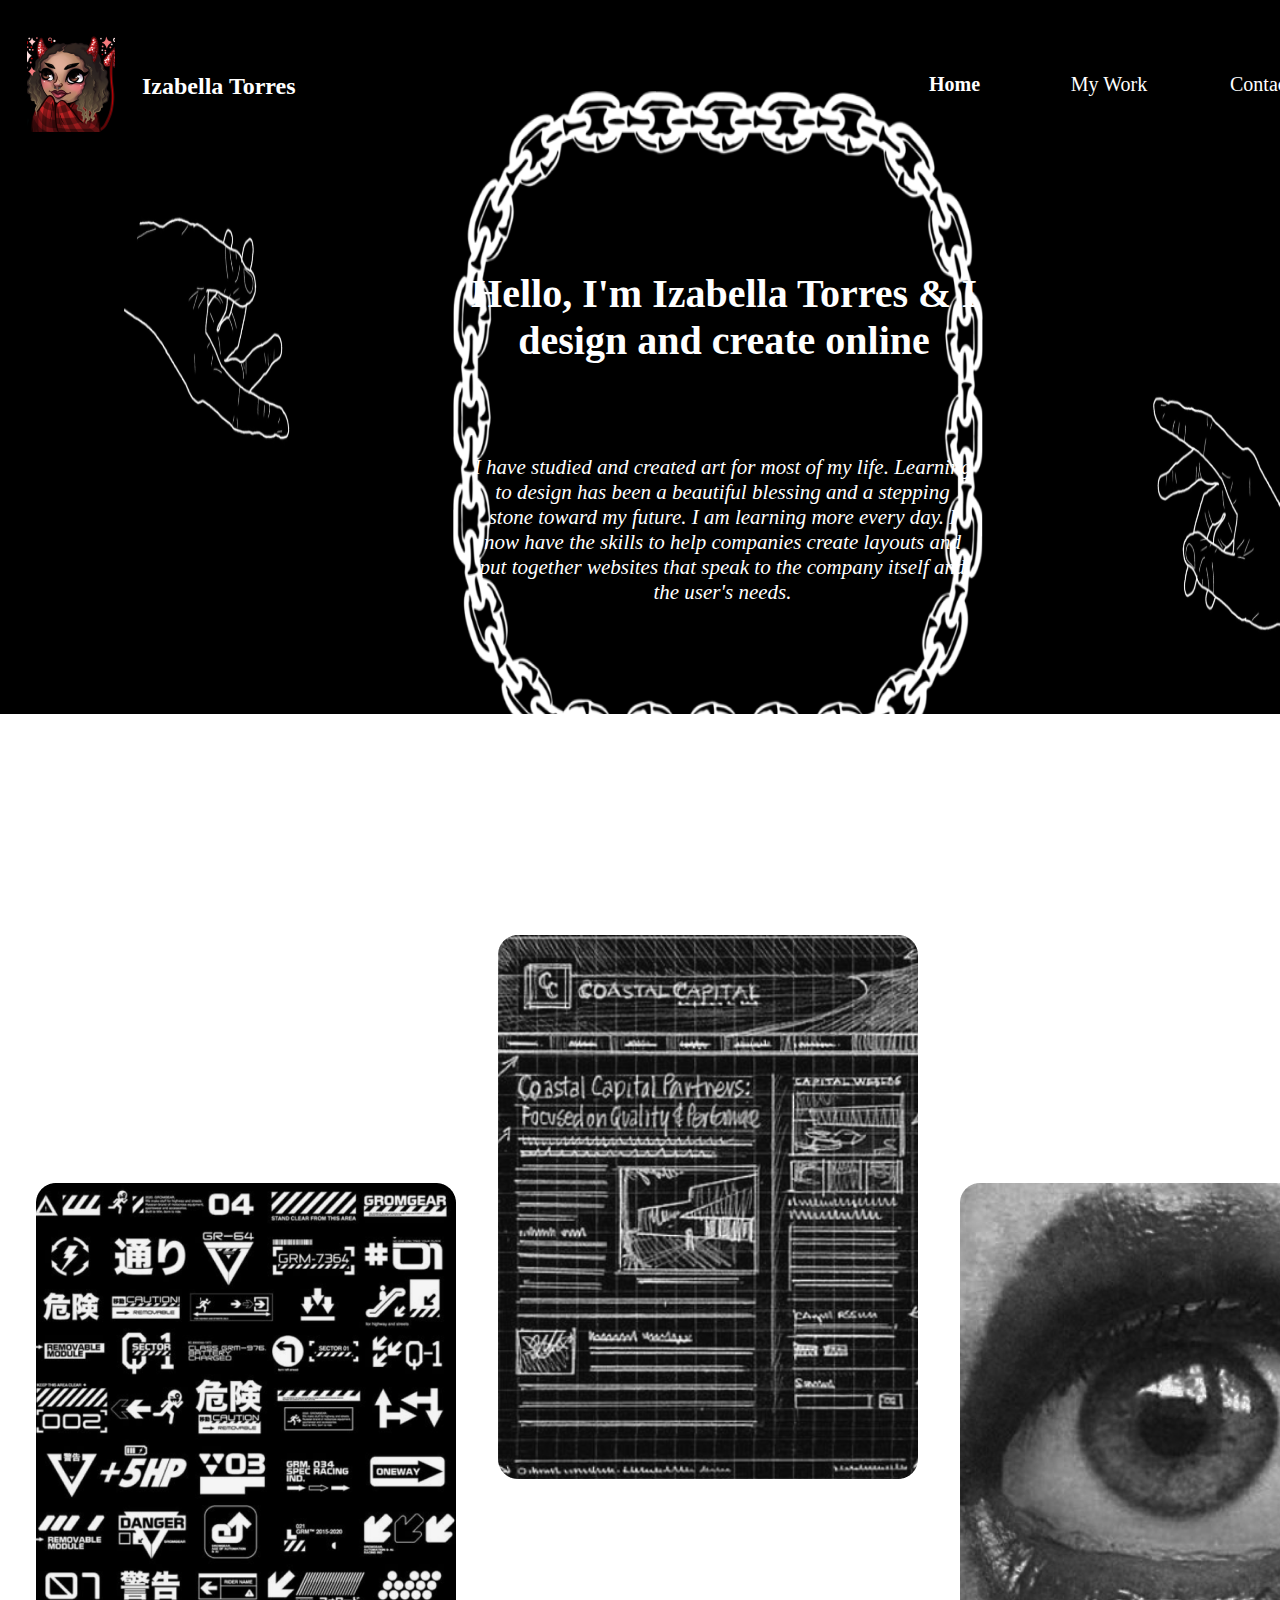
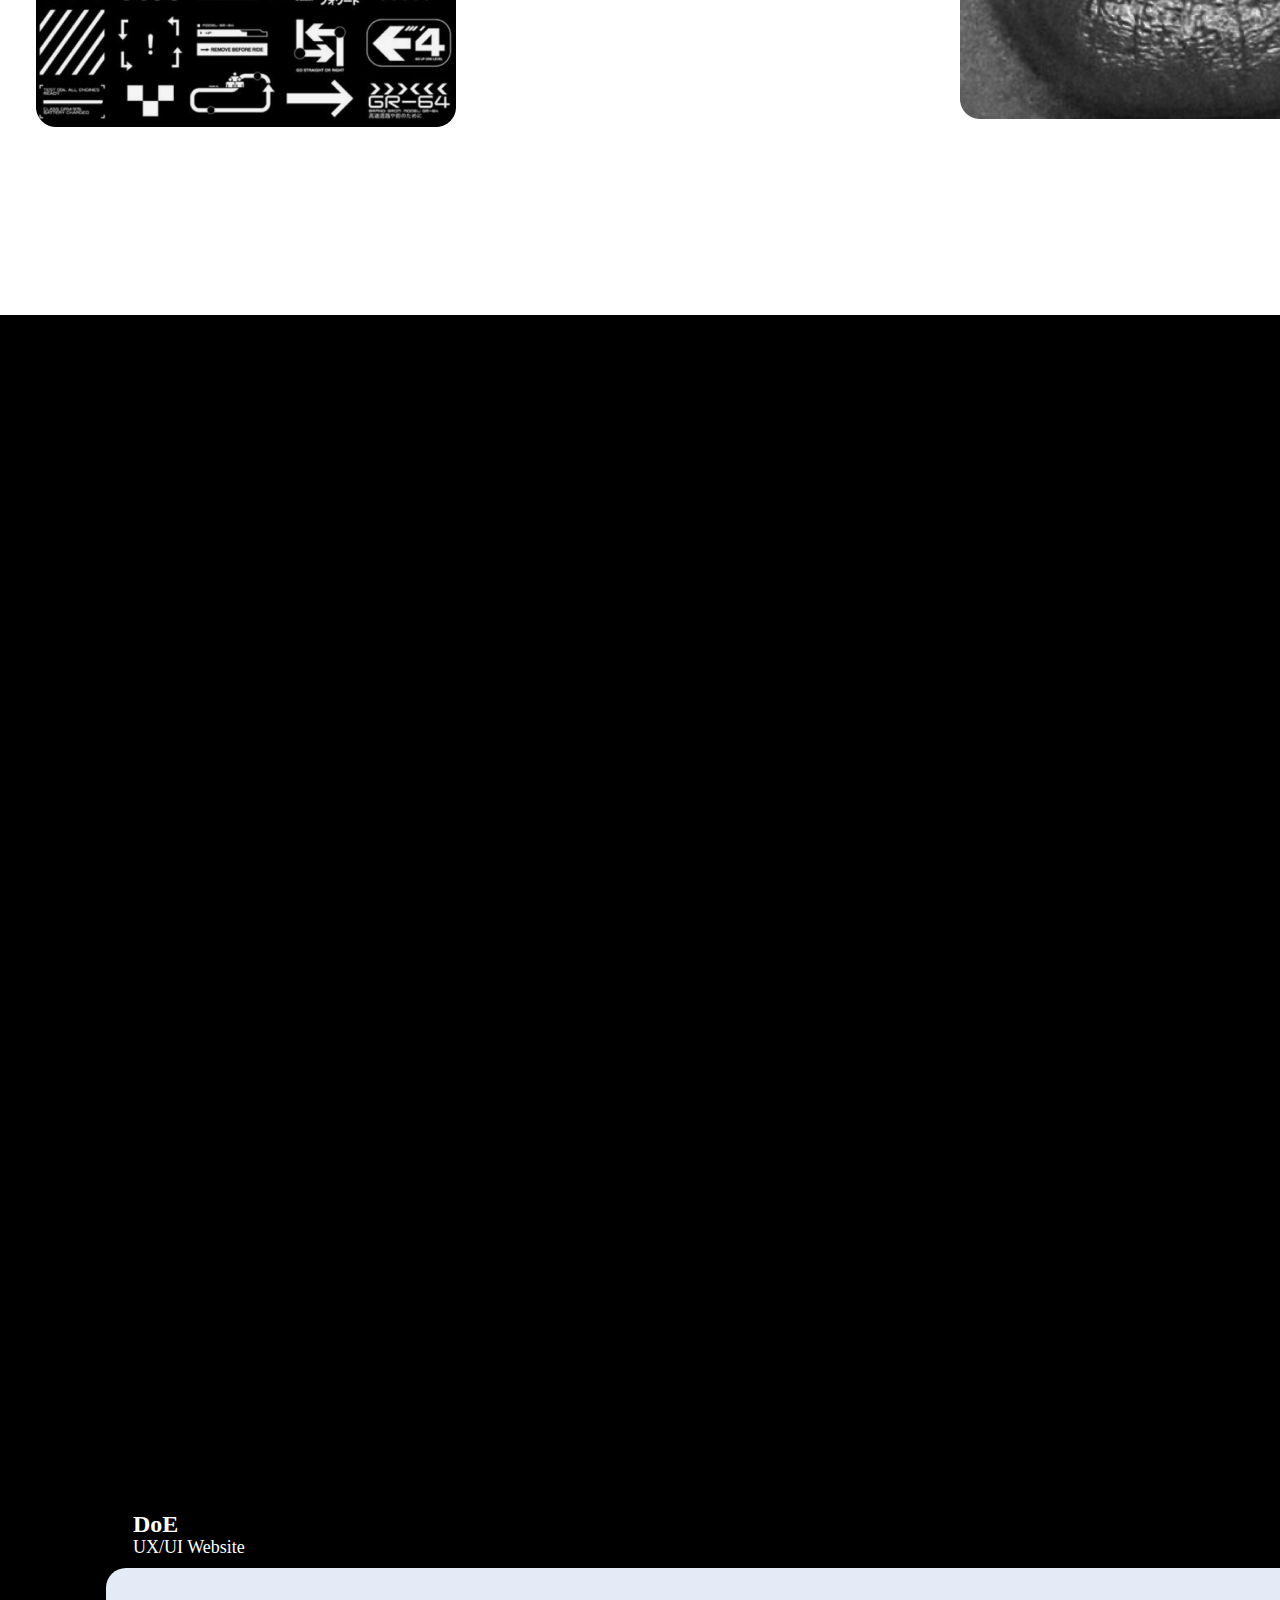
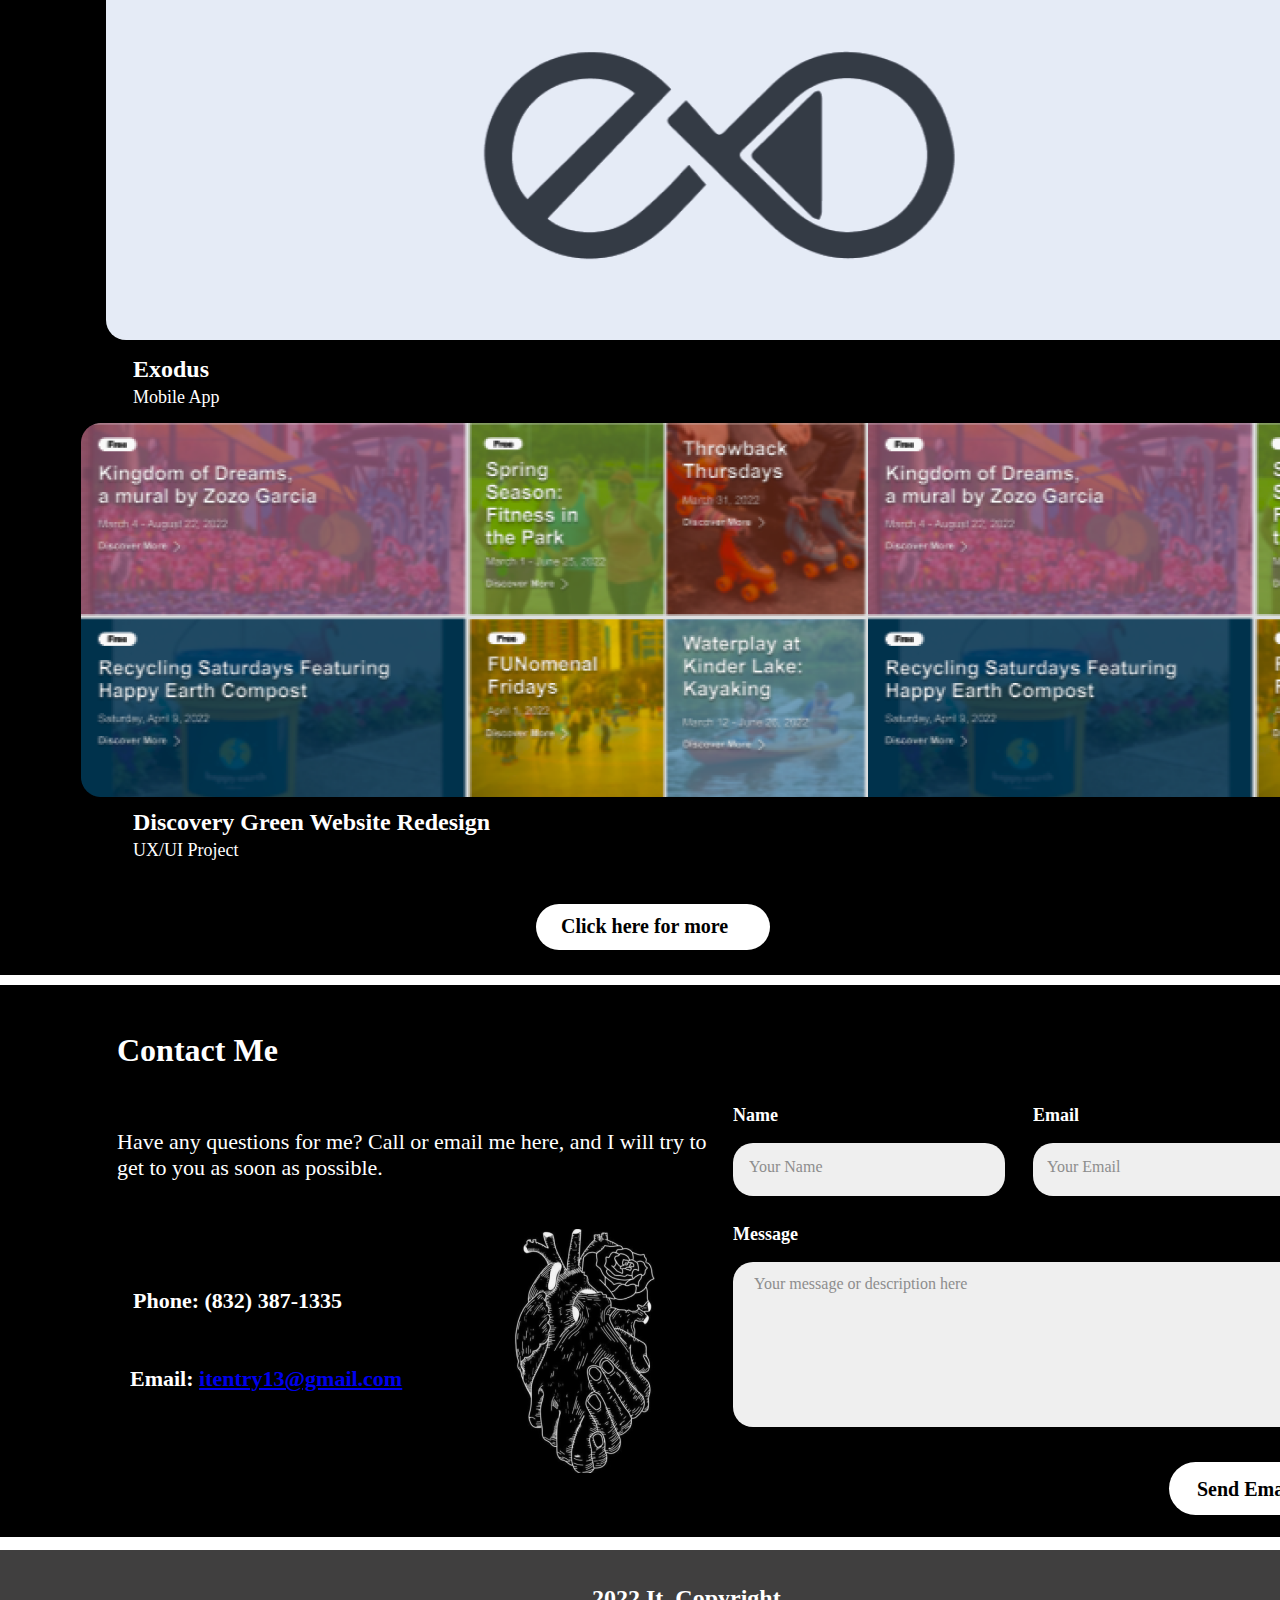
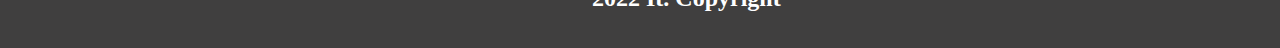
==== index.html @ 8985fbb9 "Rename desktop___1.html to index.html" ====
<!-- 
/*
 *	This content is generated from the PSD File Info.
 *	(Alt+Shift+Ctrl+I).
 *
 *	@desc 		
 *	@file 		project_portfolio
 *	@date 		1654386735374
 *	@title 		hi-fi
 *	@author 	
 *	@keywords 	
 *	@generator 	Export Kit v1.3.figma
 *
*/
 -->
<!DOCTYPE html>
<html xmlns="http://www.w3.org/1999/xhtml" xml:lang="en" lang="en" >
	<head>
		<meta http-equiv="content-type" content="text/html" charset="utf-8" />
		<title>project_portfolio</title>
		<meta name="viewport" content="width=device-width, initial-scale=1.0">
		<meta name="description" content="" >
		<link rel="StyleSheet" href="project_portfolio.css" />
		<script src="https://secure.exportkit.com/cdn/js/ek_googlefonts.js?v=6"></script>
		<!-- Add your custom HEAD content here -->

	</head>
	<body>
		<div id="content-container" >


			<div id="page_desktop___1_ek1"  >
				<div id="_bg__desktop___1_ek2"  ></div>
				<div id="contact_me_box_ek1"  ></div>
				<div id="copy_right_box_ek1"  ></div>
				<div id="_2022_it__copyright_ek1" >
					2022 It. Copyright
				</div>
				<div id="email__itentry13_gmail_com_ek1" >
					Email: <a href="mailto:itentry13@gmail.com" target="_blank">itentry13@gmail.com</a>
				</div>
				<div id="contact_me_ek2" >
					Contact Me
				</div>
				<div id="send_email_button"  ></div>
				<div id="name_ek1" >
					Name
				</div>
				<div id="send_email_ek1" >
					Send Email
				</div>
				<div id="name_box_ek1"  ></div>
				<div id="email_box_ek1"  ></div>
				<div id="message_box_ek1"  ></div>
				<div id="have_any_questions_for_me__call_or_email_me_here__and_i_will_try_to_get_to_you_as_soon_as_possible__ek1" >
					Have any questions for me? Call or email me here, and I will try to get to you as soon as possible.
				</div>
				<div id="your_name_box" >
					Your Name
				</div>
				<div id="phone___832__387_1335_ek1" >
					Phone: (832) 387-1335
				</div>
				<div id="your_email_ek1" >
					Your Email
				</div>
				<div id="your_message_or_description_here_ek1" >
					Your message or description here
				</div>
				<div id="message_box_ek2" >
					Message
				</div>
				<div id="email_box_ek2" >
					Email
				</div>
				<div id="back_ground_for_my_portfolio"  ></div>
				<div id="doe" >
					DoE
				</div>
				<div id="my_portfolio_title" >
					My Portfolio
				</div>
				<div id="exodus" >
					Exodus<br/>
				</div>
				<div id="discovery_green_website_redesign" >
					Discovery Green Website Redesign<br/>
				</div>
				<div id="title" >
					UX/UI Website<br/>
				</div>
				<div id="tittle" >
					UX/UI Project<br/>
				</div>
				<div id="title_ek1" >
					All Projects
				</div>
				<div id="title_ek2" >
					UX/UI Projects
				</div>
				<div id="title_ek3" >
					Art Projects
				</div>
				<div id="exodus_project_background"  ></div>
				<div id="click_here_for_more_button"  ></div>
				<img src="skins/doe_project.png" id="doe_project" />
				<img src="skins/ocean_waves_for_quote.png" id="ocean_waves_for_quote" />
				<div id="quote" >
					"The way I see it, if you want the rainbow, you gotta put up with the rain." - Dolly
				</div>
				<div id="ux_skills" >
					Ux Skills
				</div>
				<img src="skins/exodus_project.png" id="exodus_project" />
				<img src="skins/heart_hand_at_footer.png" id="heart_hand_at_footer" />
				<div id="ux_skills_box"  ></div>
				<div id="prototyping" >
					Prototyping
				</div>
				<div id="visual_communication" >
					Visual Communication
				</div>
				<img src="skins/wireframing.png" id="wireframing" />
				<img src="skins/visual_communication_ek1.png" id="visual_communication_ek1" />
				<img src="skins/prototyping_ek1.png" id="prototyping_ek1" />
				<div id="__hero_image__back_ground"  ></div>
				<div id="intro_2" >
					I have studied and created art for most of my life. Learning to design has been a beautiful blessing and a stepping stone toward my future. I am learning more every day. I now have the skills to help companies create layouts and put together websites that speak to the company itself and the user's needs.
				</div>
				<div id="nav_bar"  ></div>
				<div id="name_on_nav_bar" >
					Izabella Torres
				</div>
				<div id="my_work_button" >
					My Work
				</div>
				<div id="home_button" >
					Home
				</div>
				<div id="contact_me_button" >
					Contact Me
				</div>
				<img src="skins/logo_image.png" id="logo_image" />
				<div id="click_here_for_more" >
					Click here for more
				</div>
				<img src="skins/discovery_green_project.png" id="discovery_green_project" />
				<div id="wireframing_ek1" >
					Wireframing
				</div>
				<div id="intro_to_myself_1" >
					Hello, I'm Izabella Torres &amp; I design and create online expierences.
				</div>
				<img src="skins/hand_2_home_image.png" id="hand_2_home_image" />
				<img src="skins/hand_home_image.png" id="hand_home_image" />
				<img src="skins/chain_around_intro.png" id="chain_around_intro" />
				<div id="title_ek4" >
					Mobile App<br/>
				</div>

			</div>
		</div>
	</body>
</html>
---- project_portfolio.css ----
#nav_bar {
	top: 0px! important;
	left: 0px! important;
	width: 1440px;
	height: 145px! important;
	background:rgba(0,0,0,1);
}
/*
	@name project_portfolio
*/
/* Only edit this if you know what you are doing! */
body { margin: 0px; padding: 0px; font-family:"Arial"; overflow-x:hidden; }

/* Only edit this if you know what you are doing! */
img { position: absolute; display: block; margin: 0px; border: none; padding: 0px; }

/* Only edit this if you know what you are doing! */
div { position: absolute; }

#content-container { display: block; position: relative; width: 1440px; width: 1440px;  overflow: hidden; display: block;  margin-left: auto; margin-right: auto;  }

#content-container > div{ position: relative; top:inherit; }
#page_desktop___2_ek1 {
	top: 0px;
	left: 0px;
	width: 1440px;
	height: 2845px;
}

#_bg__desktop___2_ek2 {
	top: 0px;
	left: 0px;
	width: 1440px;
	height: 2845px;
	background:rgba(255,255,255,1);
}


#back_ground_of_hero_image_box {
	top: 107px;
	left: -3px;
	width: 1440px;
	height: 432px;
	background:rgba(255,255,255,0);
}


#email_box {
	top: 2334px;
	left: 1034px;
	width: 272px;
	height: 53px;
	-ms-border-radius: 20px;
	-o-border-radius: 20px;
	-moz-border-radius: 20px;
	-webkit-border-radius: 20px;
	border-radius: 20px;
	background:rgba(239.2,239.2,239.2,1);
}


#portfolio_box {
	top: 551px;
	left: 0px;
	width: 1440px;
	height: 1611px;
	background:rgba(0,0,0,1);
}


#nav_bar_box {
	top: -2px;
	left: -1px;
	width: 1440px;
	height: 98px;
	background:rgba(0,0,0,1);
}


#send_box {
	top: 2653px;
	left: 1170px;
	width: 165px;
	height: 53px;
	-ms-border-radius: 32px;
	-o-border-radius: 32px;
	-moz-border-radius: 32px;
	-webkit-border-radius: 32px;
	border-radius: 32px;
	background:rgba(255,255,255,1);
}


#copy_right_box {
	top: 2741px;
	left: 0px;
	width: 1440px;
	height: 98px;
	background:rgba(63.75,63.48,63.48,1);
}


#contact_me_box {
	top: 2176px;
	left: -1px;
	width: 1440px;
	height: 552px;
	background:rgba(0,0,0,1);
}


#name_box {
	top: 2334px;
	left: 734px;
	width: 272px;
	height: 53px;
	-ms-border-radius: 20px;
	-o-border-radius: 20px;
	-moz-border-radius: 20px;
	-webkit-border-radius: 20px;
	border-radius: 20px;
	background:rgba(239.2,239.2,239.2,1);
}


#hero_image_on_second_page {
	top: 107px;
	left: -1px;
	width: 1440px;
	height: 432px;
}


#ux_ui_website {
	top: 1156px;
	left: 61px;
	width: 132px;
	height: 35px;
	overflow: hidden;
	font-family: Averia Serif Libre;
	font-size: 18px;
	text-align: left;
	color:#FFFFFF;
}


#project {
	top: 1127px;
	left: 61px;
	width: 601px;
	height: 43px;
	overflow: hidden;
	font-family: Averia Serif Libre;
	font-size: 24px;
	font-weight: bold;
	text-align: left;
	color:#FFFFFF;
}


#art {
	top: 1644px;
	left: 61px;
	width: 132px;
	height: 35px;
	overflow: hidden;
	font-family: Averia Serif Libre;
	font-size: 18px;
	text-align: left;
	color:#FFFFFF;
}


#project_ek1 {
	top: 1615px;
	left: 61px;
	width: 601px;
	height: 43px;
	overflow: hidden;
	font-family: Averia Serif Libre;
	font-size: 24px;
	font-weight: bold;
	text-align: left;
	color:#FFFFFF;
}


#project_ek2 {
	top: 1127px;
	left: 837px;
	width: 601px;
	height: 43px;
	overflow: hidden;
	font-family: Averia Serif Libre;
	font-size: 24px;
	font-weight: bold;
	text-align: left;
	color:#FFFFFF;
}


#art_ek1 {
	top: 1156px;
	left: 837px;
	width: 132px;
	height: 35px;
	overflow: hidden;
	font-family: Averia Serif Libre;
	font-size: 18px;
	text-align: left;
	color:#FFFFFF;
}


#project_ek3 {
	top: 2079px;
	left: 837px;
	width: 601px;
	height: 43px;
	overflow: hidden;
	font-family: Averia Serif Libre;
	font-size: 24px;
	font-weight: bold;
	text-align: left;
	color:#FFFFFF;
}


#art_ek2 {
	top: 2108px;
	left: 837px;
	width: 132px;
	height: 35px;
	overflow: hidden;
	font-family: Averia Serif Libre;
	font-size: 18px;
	text-align: left;
	color:#FFFFFF;
}


#project_ek4 {
	top: 2073px;
	left: 74px;
	width: 601px;
	height: 28px;
	overflow: hidden;
	font-family: Averia Serif Libre;
	font-size: 24px;
	font-weight: bold;
	text-align: left;
	color:#FFFFFF;
}


#my_portfolio {
	top: 581px;
	left: 114px;
	width: 229px;
	height: 61px;
	overflow: hidden;
	font-family: Averia Serif Libre;
	font-size: 32px;
	font-weight: bold;
	text-align: left;
	color:#FFFFFF;
}


#message_box {
	top: 2453px;
	left: 734px;
	width: 572px;
	height: 165px;
	-ms-border-radius: 20px;
	-o-border-radius: 20px;
	-moz-border-radius: 20px;
	-webkit-border-radius: 20px;
	border-radius: 20px;
	background:rgba(239.2,239.2,239.2,1);
}


#giphy_5 {
	top: 1233px;
	left: 46px;
	width: 545px;
	height: 372px;
}


#giphy_2 {
	top: 1701px;
	left: 837px;
	width: 545px;
	height: 372px;
}


#giphy_3 {
	top: 1701px;
	left: 46px;
	width: 545px;
	height: 372px;
}


#giphy_7 {
	top: 755px;
	left: 837px;
	width: 545px;
	height: 372px;
}


#giphy_6 {
	top: 755px;
	left: 46px;
	width: 545px;
	height: 372px;
}


#giphy_4 {
	top: 1233px;
	left: 837px;
	width: 545px;
	height: 372px;
}


#heart_hands_ {
	top: 2420px;
	left: 515px;
	width: 141px;
	height: 244px;
}


#send_email {
	top: 2669px;
	left: 1198px;
	width: 183px;
	height: 35px;
	overflow: hidden;
	font-family: Averia Serif Libre;
	font-size: 20px;
	font-weight: bold;
	text-align: left;
	color:#000000;
}


#email__itentry13_gmail_com {
	top: 2557px;
	left: 131px;
	width: 414px;
	height: 36px;
	overflow: hidden;
	font-family: Averia Serif Libre;
	font-size: 22px;
	font-weight: bold;
	text-align: left;
	color:#FFFFFF;
}


#contact_me {
	top: 2223px;
	left: 118px;
	width: 209px;
	height: 61px;
	overflow: hidden;
	font-family: Averia Serif Libre;
	font-size: 32px;
	font-weight: bold;
	text-align: left;
	color:#FFFFFF;
}


#your_message_or_description_here {
	top: 2466px;
	left: 755px;
	width: 553px;
	height: 36px;
	overflow: hidden;
	font-family: Inter;
	font-size: 16px;
	text-align: left;
	color:#8D8D8D;
}


#have_any_questions_for_me__call_or_email_me_here__and_i_will_try_to_get_to_you_as_soon_as_possible_ {
	top: 2320px;
	left: 118px;
	width: 592px;
	height: 63px;
	overflow: hidden;
	font-family: Averia Serif Libre;
	font-size: 22px;
	text-align: left;
	color:#FFFFFF;
}


#your_email {
	top: 2349px;
	left: 1048px;
	width: 265px;
	height: 30px;
	overflow: hidden;
	font-family: Inter;
	font-size: 16px;
	text-align: left;
	color:#8D8D8D;
}


#your_name {
	top: 2349px;
	left: 750px;
	width: 265px;
	height: 30px;
	overflow: hidden;
	font-family: Inter;
	font-size: 16px;
	text-align: left;
	color:#8D8D8D;
}


#message {
	top: 2415px;
	left: 734px;
	width: 295px;
	height: 34px;
	overflow: hidden;
	font-family: Averia Serif Libre;
	font-size: 18px;
	font-weight: bold;
	text-align: left;
	color:#FFFFFF;
}


#name {
	top: 2296px;
	left: 734px;
	width: 295px;
	height: 34px;
	overflow: hidden;
	font-family: Averia Serif Libre;
	font-size: 18px;
	font-weight: bold;
	text-align: left;
	color:#FFFFFF;
}


#phone___832__387_1335 {
	top: 2479px;
	left: 134px;
	width: 414px;
	height: 36px;
	overflow: hidden;
	font-family: Averia Serif Libre;
	font-size: 22px;
	font-weight: bold;
	text-align: left;
	color:#FFFFFF;
}


#email {
	top: 2296px;
	left: 1034px;
	width: 295px;
	height: 34px;
	overflow: hidden;
	font-family: Averia Serif Libre;
	font-size: 18px;
	font-weight: bold;
	text-align: left;
	color:#FFFFFF;
}


#_2022_it__copyright {
	top: 2776px;
	left: 593px;
	width: 273px;
	height: 44px;
	overflow: hidden;
	font-family: Averia Serif Libre;
	font-size: 24px;
	font-weight: bold;
	text-align: left;
	color:#FFFFFF;
}


#logo {
	top: 0px;
	left: 27px;
	width: 88px;
	height: 96px;
}


#my_work {
	top: 37px;
	left: 1059px;
	width: 100px;
	height: 38px;
	overflow: hidden;
	font-family: Averia Serif Libre;
	font-size: 20px;
	text-align: center;
	color:#FFFFFF;
}


#contact_me_ek1 {
	top: 37px;
	left: 1230px;
	width: 139px;
	height: 35px;
	overflow: hidden;
	font-family: Averia Serif Libre;
	font-size: 20px;
	text-align: left;
	color:#FFFFFF;
}


#home {
	top: 37px;
	left: 919px;
	width: 71px;
	height: 38px;
	overflow: hidden;
	font-family: Averia Serif Libre;
	font-size: 20px;
	font-weight: bold;
	text-align: center;
	color:#FFFFFF;
}


#izabella_torres {
	top: 37px;
	left: 142px;
	width: 250px;
	height: 44px;
	overflow: hidden;
	font-family: Averia Serif Libre;
	font-size: 24px;
	font-weight: bold;
	text-align: left;
	color:#FFFFFF;
}


#art_projects {
	top: 647px;
	left: 415px;
	width: 134px;
	height: 38px;
	overflow: hidden;
	font-family: Averia Serif Libre;
	font-size: 20px;
	text-align: left;
	color:#FFFFFF;
}


#ux_ui_projects {
	top: 647px;
	left: 249px;
	width: 164px;
	height: 38px;
	overflow: hidden;
	font-family: Averia Serif Libre;
	font-size: 20px;
	text-align: left;
	color:#FFFFFF;
}


#all_projects {
	top: 647px;
	left: 114px;
	width: 129px;
	height: 38px;
	overflow: hidden;
	font-family: Averia Serif Libre;
	font-size: 20px;
	text-align: left;
	color:#D6D6D6;
}


#ux_ui_website_ek1 {
	top: 1648px;
	left: 865px;
	width: 132px;
	height: 35px;
	overflow: hidden;
	font-family: Averia Serif Libre;
	font-size: 18px;
	text-align: left;
	color:#FFFFFF;
}


#project_ek5 {
	top: 1615px;
	left: 865px;
	width: 601px;
	height: 43px;
	overflow: hidden;
	font-family: Averia Serif Libre;
	font-size: 24px;
	font-weight: bold;
	text-align: left;
	color:#FFFFFF;
}


#ux_ui_website_ek2 {
	top: 2105px;
	left: 74px;
	width: 132px;
	height: 22px;
	overflow: hidden;
	font-family: Averia Serif Libre;
	font-size: 18px;
	text-align: left;
	color:#FFFFFF;
}

#page_desktop___1_ek1 {
	top: 0px;
	left: 0px;
	width: 1440px;
	height: 4848px;
}

#_bg__desktop___1_ek2 {
	top: 0px;
	left: 0px;
	width: 1440px;
	height: 4848px;
	background:rgba(255,255,255,1);
}


#contact_me_box_ek1 {
	top: 4185px;
	left: -2px;
	width: 1440px;
	height: 552px;
	background:rgba(0,0,0,1);
}


#copy_right_box_ek1 {
	top: 4750px;
	left: -1px;
	width: 1440px;
	height: 98px;
	background:rgba(63.75,63.48,63.48,1);
}


#_2022_it__copyright_ek1 {
	top: 4785px;
	left: 592px;
	width: 279px;
	height: 44px;
	overflow: hidden;
	font-family: Averia Serif Libre;
	font-size: 24px;
	font-weight: bold;
	text-align: left;
	color:#FFFFFF;
}


#email__itentry13_gmail_com_ek1 {
	top: 4566px;
	left: 130px;
	width: 414px;
	height: 36px;
	overflow: hidden;
	font-family: Averia Serif Libre;
	font-size: 22px;
	font-weight: bold;
	text-align: left;
	color:#FFFFFF;
}


#contact_me_ek2 {
	top: 4232px;
	left: 117px;
	width: 209px;
	height: 61px;
	overflow: hidden;
	font-family: Averia Serif Libre;
	font-size: 32px;
	font-weight: bold;
	text-align: left;
	color:#FFFFFF;
}


#send_email_button {
	top: 4662px;
	left: 1169px;
	width: 165px;
	height: 53px;
	-ms-border-radius: 32px;
	-o-border-radius: 32px;
	-moz-border-radius: 32px;
	-webkit-border-radius: 32px;
	border-radius: 32px;
	background:rgba(255,255,255,1);
}


#name_ek1 {
	top: 4305px;
	left: 733px;
	width: 295px;
	height: 34px;
	overflow: hidden;
	font-family: Averia Serif Libre;
	font-size: 18px;
	font-weight: bold;
	text-align: left;
	color:#FFFFFF;
}


#send_email_ek1 {
	top: 4678px;
	left: 1197px;
	width: 183px;
	height: 35px;
	overflow: hidden;
	font-family: Averia Serif Libre;
	font-size: 20px;
	font-weight: bold;
	text-align: left;
	color:#000000;
}


#name_box_ek1 {
	top: 4343px;
	left: 733px;
	width: 272px;
	height: 53px;
	-ms-border-radius: 20px;
	-o-border-radius: 20px;
	-moz-border-radius: 20px;
	-webkit-border-radius: 20px;
	border-radius: 20px;
	background:rgba(239.2,239.2,239.2,1);
}


#email_box_ek1 {
	top: 4343px;
	left: 1033px;
	width: 272px;
	height: 53px;
	-ms-border-radius: 20px;
	-o-border-radius: 20px;
	-moz-border-radius: 20px;
	-webkit-border-radius: 20px;
	border-radius: 20px;
	background:rgba(239.2,239.2,239.2,1);
}


#message_box_ek1 {
	top: 4462px;
	left: 733px;
	width: 572px;
	height: 165px;
	-ms-border-radius: 20px;
	-o-border-radius: 20px;
	-moz-border-radius: 20px;
	-webkit-border-radius: 20px;
	border-radius: 20px;
	background:rgba(239.2,239.2,239.2,1);
}


#have_any_questions_for_me__call_or_email_me_here__and_i_will_try_to_get_to_you_as_soon_as_possible__ek1 {
	top: 4329px;
	left: 117px;
	width: 592px;
	height: 63px;
	overflow: hidden;
	font-family: Averia Serif Libre;
	font-size: 22px;
	text-align: left;
	color:#FFFFFF;
}


#your_name_box {
	top: 4358px;
	left: 749px;
	width: 265px;
	height: 30px;
	overflow: hidden;
	font-family: Inter;
	font-size: 16px;
	text-align: left;
	color:#8D8D8D;
}


#phone___832__387_1335_ek1 {
	top: 4488px;
	left: 133px;
	width: 414px;
	height: 36px;
	overflow: hidden;
	font-family: Averia Serif Libre;
	font-size: 22px;
	font-weight: bold;
	text-align: left;
	color:#FFFFFF;
}


#your_email_ek1 {
	top: 4358px;
	left: 1047px;
	width: 265px;
	height: 30px;
	overflow: hidden;
	font-family: Inter;
	font-size: 16px;
	text-align: left;
	color:#8D8D8D;
}


#your_message_or_description_here_ek1 {
	top: 4475px;
	left: 754px;
	width: 553px;
	height: 36px;
	overflow: hidden;
	font-family: Inter;
	font-size: 16px;
	text-align: left;
	color:#8D8D8D;
}


#message_box_ek2 {
	top: 4424px;
	left: 733px;
	width: 295px;
	height: 34px;
	overflow: hidden;
	font-family: Averia Serif Libre;
	font-size: 18px;
	font-weight: bold;
	text-align: left;
	color:#FFFFFF;
}


#email_box_ek2 {
	top: 4305px;
	left: 1033px;
	width: 295px;
	height: 34px;
	overflow: hidden;
	font-family: Averia Serif Libre;
	font-size: 18px;
	font-weight: bold;
	text-align: left;
	color:#FFFFFF;
}


#back_ground_for_my_portfolio {
	top: 2564px;
	left: -2px;
	width: 1440px;
	height: 1611px;
	background:rgba(0,0,0,1);
}


#doe {
	top: 3111px;
	left: 133px;
	width: 601px;
	height: 43px;
	overflow: hidden;
	font-family: Averia Serif Libre;
	font-size: 24px;
	font-weight: bold;
	text-align: left;
	color:#FFFFFF;
}


#my_portfolio_title {
	top: 2597px;
	left: 119px;
	width: 229px;
	height: 61px;
	overflow: hidden;
	font-family: Averia Serif Libre;
	font-size: 32px;
	font-weight: bold;
	text-align: left;
	color:#FFFFFF;
}


#exodus {
	top: 3556px;
	left: 133px;
	width: 601px;
	height: 43px;
	overflow: hidden;
	font-family: Averia Serif Libre;
	font-size: 24px;
	font-weight: bold;
	text-align: left;
	color:#FFFFFF;
}


#discovery_green_website_redesign {
	top: 4009px;
	left: 133px;
	width: 601px;
	height: 43px;
	overflow: hidden;
	font-family: Averia Serif Libre;
	font-size: 24px;
	font-weight: bold;
	text-align: left;
	color:#FFFFFF;
}


#title {
	top: 3137px;
	left: 133px;
	width: 147px;
	height: 57px;
	overflow: hidden;
	font-family: Averia Serif Libre;
	font-size: 18px;
	text-align: left;
	color:#FFFFFF;
}


#tittle {
	top: 4040px;
	left: 133px;
	width: 140px;
	height: 57px;
	overflow: hidden;
	font-family: Averia Serif Libre;
	font-size: 18px;
	text-align: left;
	color:#FFFFFF;
}


#title_ek1 {
	top: 2663px;
	left: 119px;
	width: 129px;
	height: 38px;
	overflow: hidden;
	font-family: Averia Serif Libre;
	font-size: 20px;
	text-align: left;
	color:#D7D6D6;
}


#title_ek2 {
	top: 2663px;
	left: 239px;
	width: 164px;
	height: 38px;
	overflow: hidden;
	font-family: Averia Serif Libre;
	font-size: 20px;
	text-align: left;
	color:#FFFFFF;
}


#title_ek3 {
	top: 2663px;
	left: 394px;
	width: 134px;
	height: 38px;
	overflow: hidden;
	font-family: Averia Serif Libre;
	font-size: 20px;
	text-align: left;
	color:#FFFFFF;
}


#exodus_project_background {
	top: 3168px;
	left: 106px;
	width: 1224px;
	height: 372px;
	-ms-border-radius: 20px;
	-o-border-radius: 20px;
	-moz-border-radius: 20px;
	-webkit-border-radius: 20px;
	border-radius: 20px;
	background:rgba(229,235,246,1);
}


#click_here_for_more_button {
	top: 4104px;
	left: 536px;
	width: 234px;
	height: 46px;
	-ms-border-radius: 32px;
	-o-border-radius: 32px;
	-moz-border-radius: 32px;
	-webkit-border-radius: 32px;
	border-radius: 32px;
	background:rgba(255,255,255,1);
}


#doe_project {
	top: 2734px;
	left: 106px;
	width: 1224px;
	height: 372px;
}


#ocean_waves_for_quote {
	top: 1518px;
	left: -1047px;
	width: 649.95px;
	height: 1440.5px;
}


#quote {
	top: 2138px;
	left: 216px;
	width: 1075px;
	height: 190px;
	overflow: hidden;
	font-family: Averia Serif Libre;
	font-size: 64px;
	font-weight: bold;
	font-style: italic;
	text-align: left;
	color:#FFFFFF;
}


#ux_skills {
	top: 745px;
	left: 614px;
	width: 255px;
	height: 68px;
	overflow: hidden;
	font-family: Averia Serif Libre;
	font-size: 40px;
	font-weight: bold;
	text-align: left;
	color:#FFFFFF;
}


#exodus_project {
	top: 3248px;
	left: 463px;
	width: 511px;
	height: 212px;
}


#heart_hand_at_footer {
	top: 4429px;
	left: 514px;
	width: 141px;
	height: 244px;
}


#ux_skills_box {
	top: 1915px;
	left: 0px;
	width: 1440px;
	height: 1191px;
	background:rgba(0,0,0,1);
}


#prototyping {
	top: 845px;
	left: 604px;
	width: 221px;
	height: 73px;
	overflow: hidden;
	font-family: Averia Serif Libre;
	font-size: 32px;
	text-align: left;
	color:#FFFFFF;
}


#visual_communication {
	top: 1029px;
	left: 1014px;
	width: 377px;
	height: 67px;
	overflow: hidden;
	font-family: Averia Serif Libre;
	font-size: 32px;
	text-align: left;
	color:#FFFFFF;
}


#wireframing {
	top: 1183px;
	left: 36px;
	width: 420px;
	height: 544px;
}


#visual_communication_ek1 {
	top: 1183px;
	left: 960px;
	width: 448px;
	height: 536px;
}


#prototyping_ek1 {
	top: 935px;
	left: 498px;
	width: 420px;
	height: 544px;
}


#__hero_image__back_ground {
	top: 141px;
	left: -1px;
	width: 1440px;
	height: 573px;
	background:rgba(0,0,0,1);
}


#intro_2 {
	top: 454.9px;
	left: 472px;
	width: 501px;
	height: 219.56px;
	overflow: hidden;
	font-family: Averia Serif Libre;
	font-size: 21px;
	font-style: italic;
	text-align: center;
	color:#FFFFFF;
}


#nav_bar {
	top: 34px;
	left: -1px;
	width: 1440px;
	height: 98px;
	background:rgba(0,0,0,1);
}


#name_on_nav_bar {
	top: 73px;
	left: 142px;
	width: 250px;
	height: 44px;
	overflow: hidden;
	font-family: Averia Serif Libre;
	font-size: 24px;
	font-weight: bold;
	text-align: left;
	color:#FFFFFF;
}


#my_work_button {
	top: 73px;
	left: 1059px;
	width: 100px;
	height: 38px;
	overflow: hidden;
	font-family: Averia Serif Libre;
	font-size: 20px;
	text-align: center;
	color:#FFFFFF;
}


#home_button {
	top: 73px;
	left: 919px;
	width: 71px;
	height: 38px;
	overflow: hidden;
	font-family: Averia Serif Libre;
	font-size: 20px;
	font-weight: bold;
	text-align: center;
	color:#FFFFFF;
}


#contact_me_button {
	top: 73px;
	left: 1230px;
	width: 139px;
	height: 35px;
	overflow: hidden;
	font-family: Averia Serif Libre;
	font-size: 20px;
	text-align: left;
	color:#FFFFFF;
}


#logo_image {
	top: 36px;
	left: 27px;
	width: 88px;
	height: 96px;
}


#click_here_for_more {
	top: 4115px;
	left: 561px;
	width: 213px;
	height: 37px;
	overflow: hidden;
	font-family: Averia Serif Libre;
	font-size: 20px;
	font-weight: bold;
	text-align: left;
	color:#000000;
}


#discovery_green_project {
	top: 3623px;
	left: 81px;
	width: 1224px;
	height: 374px;
}


#wireframing_ek1 {
	top: 1029px;
	left: 149px;
	width: 232px;
	height: 73px;
	overflow: hidden;
	font-family: Averia Serif Libre;
	font-size: 32px;
	text-align: left;
	color:#FFFFFF;
}


#intro_to_myself_1 {
	top: 269.53px;
	left: 453px;
	width: 542px;
	height: 97.66px;
	overflow: hidden;
	font-family: Averia Serif Libre;
	font-size: 40px;
	font-weight: bold;
	text-align: center;
	color:#FFFFFF;
}


#hand_2_home_image {
	top: 334px;
	left: 1122px;
	width: 206.75px;
	height: 378.35px;
}


#hand_home_image {
	top: 139px;
	left: 119px;
	width: 194.9px;
	height: 364.71px;
}


#chain_around_intro {
	top: 91px;
	left: 453px;
	width: 530.38px;
	height: 672.55px;
}


#title_ek4 {
	top: 3587px;
	left: 133px;
	width: 132px;
	height: 35px;
	overflow: hidden;
	font-family: Averia Serif Libre;
	font-size: 18px;
	text-align: left;
	color:#FFFFFF;
}



/* Add your custom CSS here */
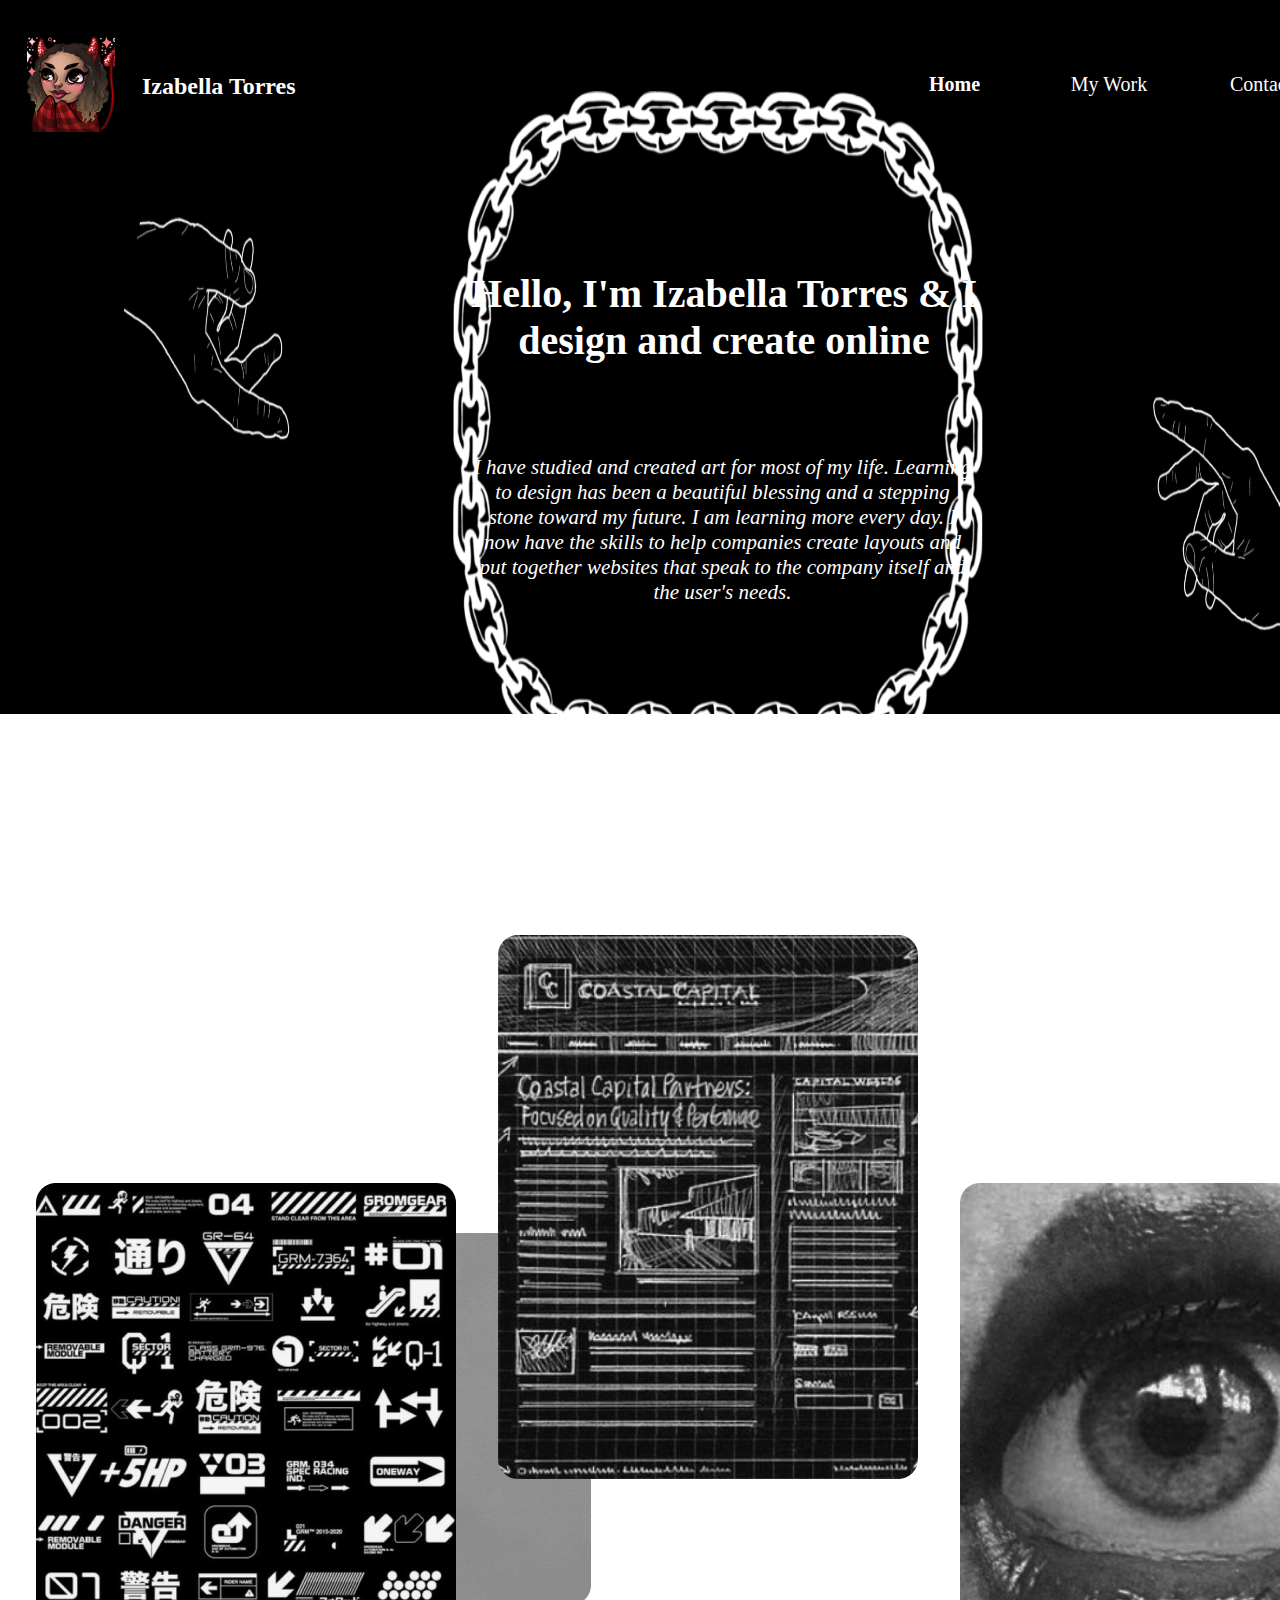
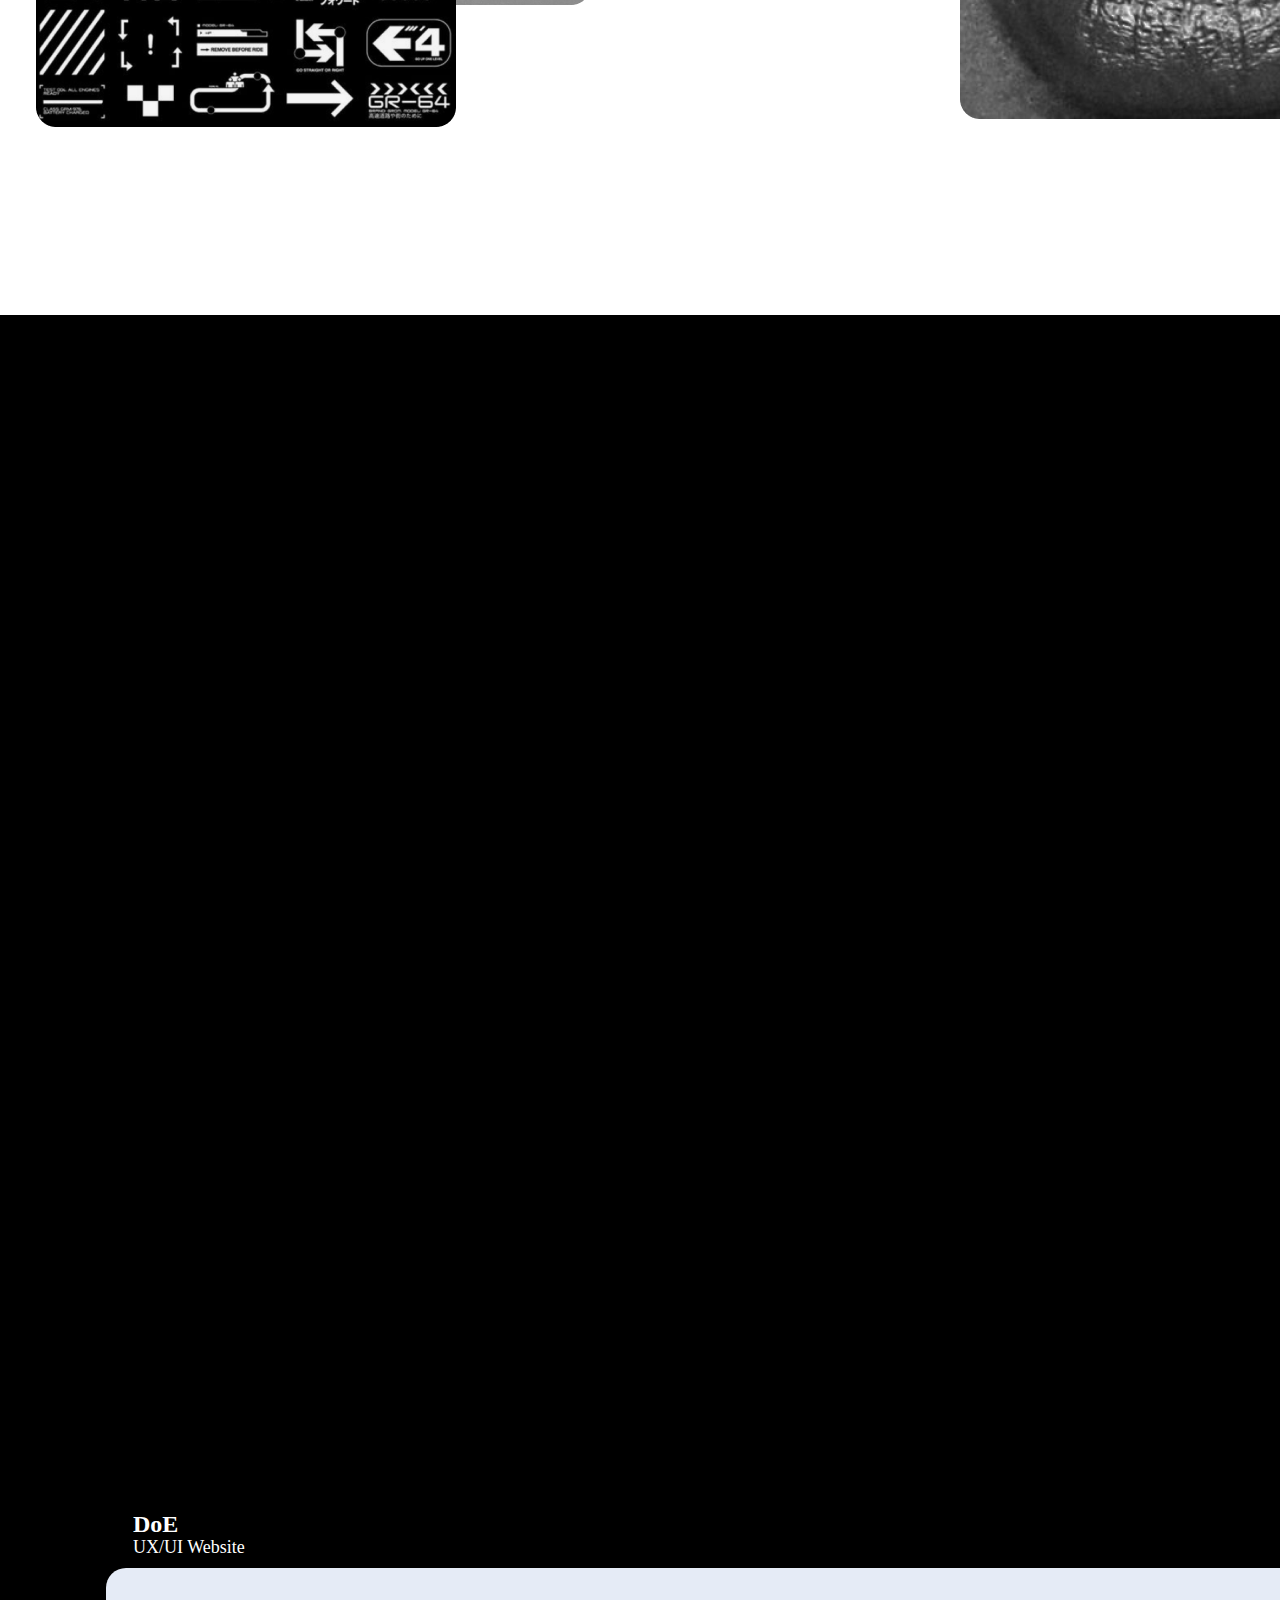
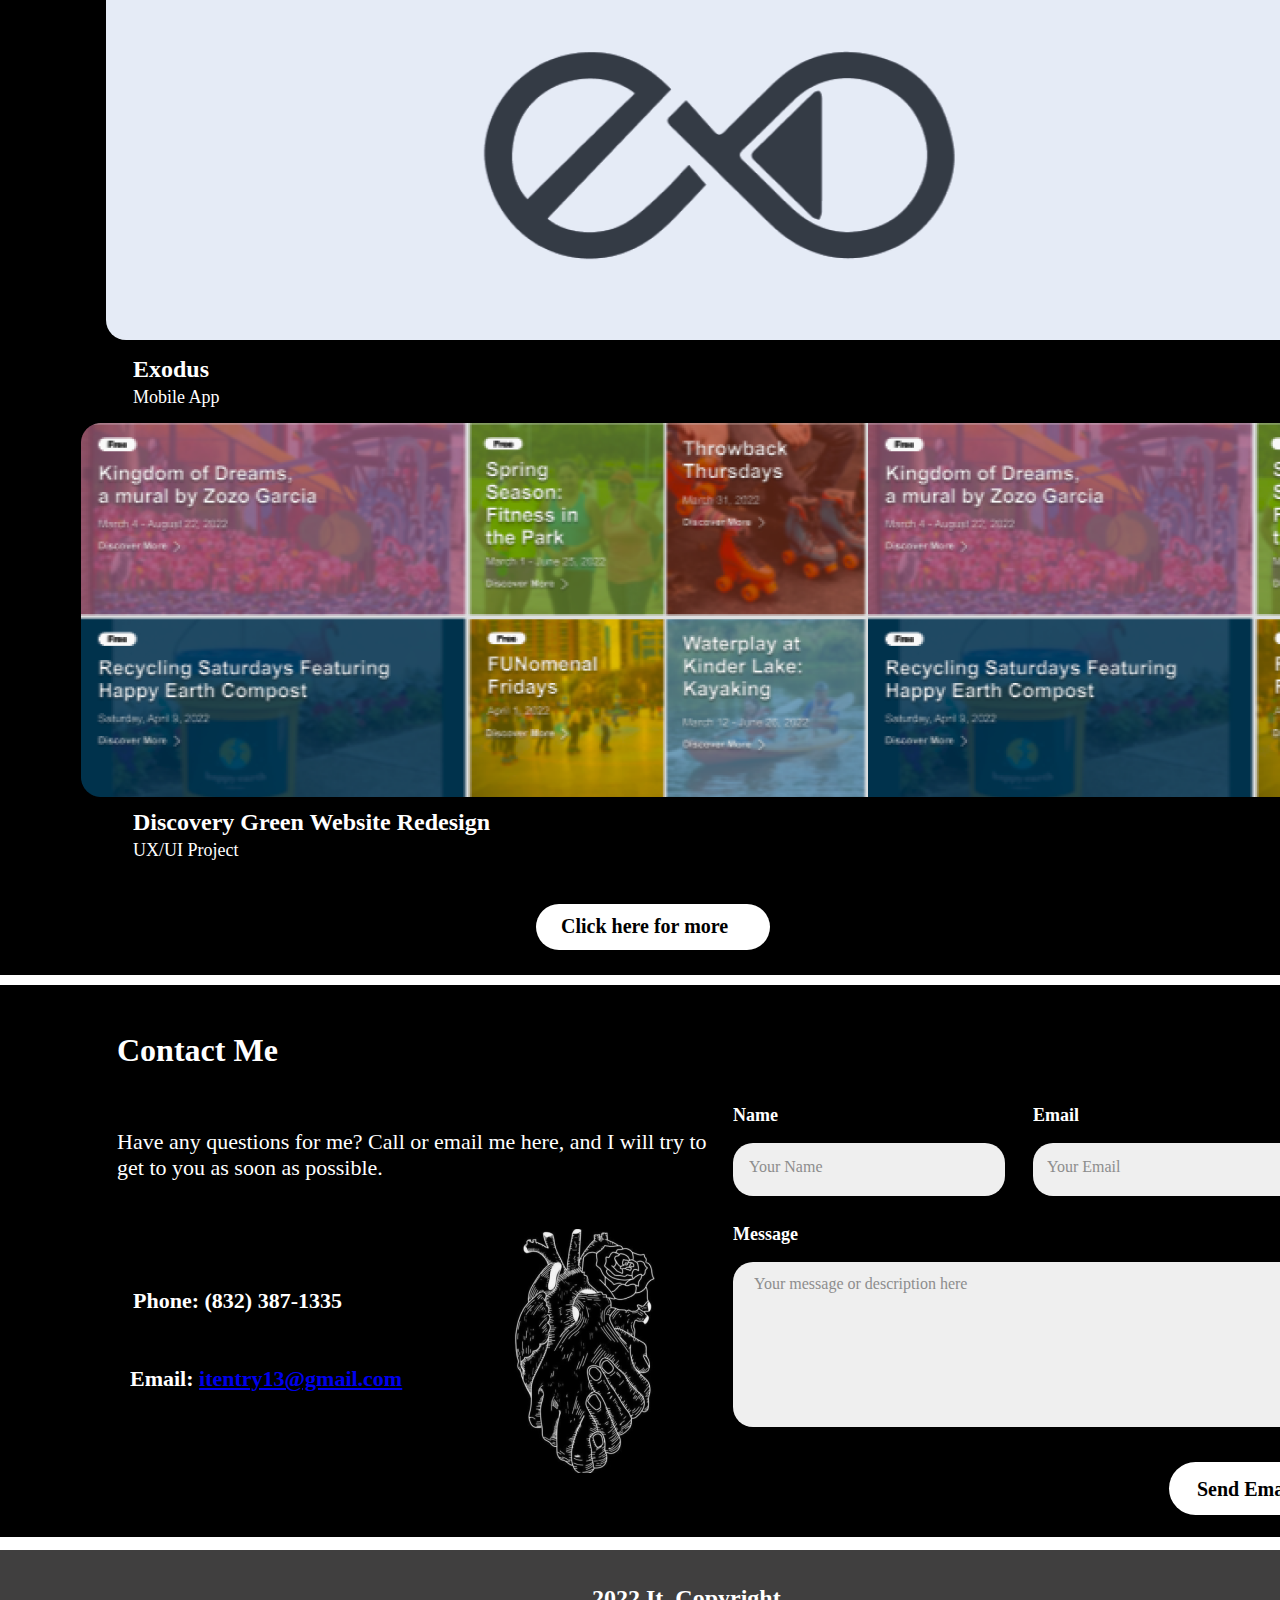
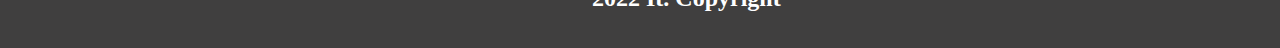
==== commit b7ecaed6: "Update index.html" ====
--- a/index.html
+++ b/index.html
@@ -32,6 +32,7 @@
 			<div id="page_desktop___1_ek1"  >
 				<div id="_bg__desktop___1_ek2"  ></div>
 				<div id="contact_me_box_ek1"  ></div>
+				<img src="skins/giphy_5.png" id="giphy_5" />
 				<div id="copy_right_box_ek1"  ></div>
 				<div id="_2022_it__copyright_ek1" >
 					2022 It. Copyright
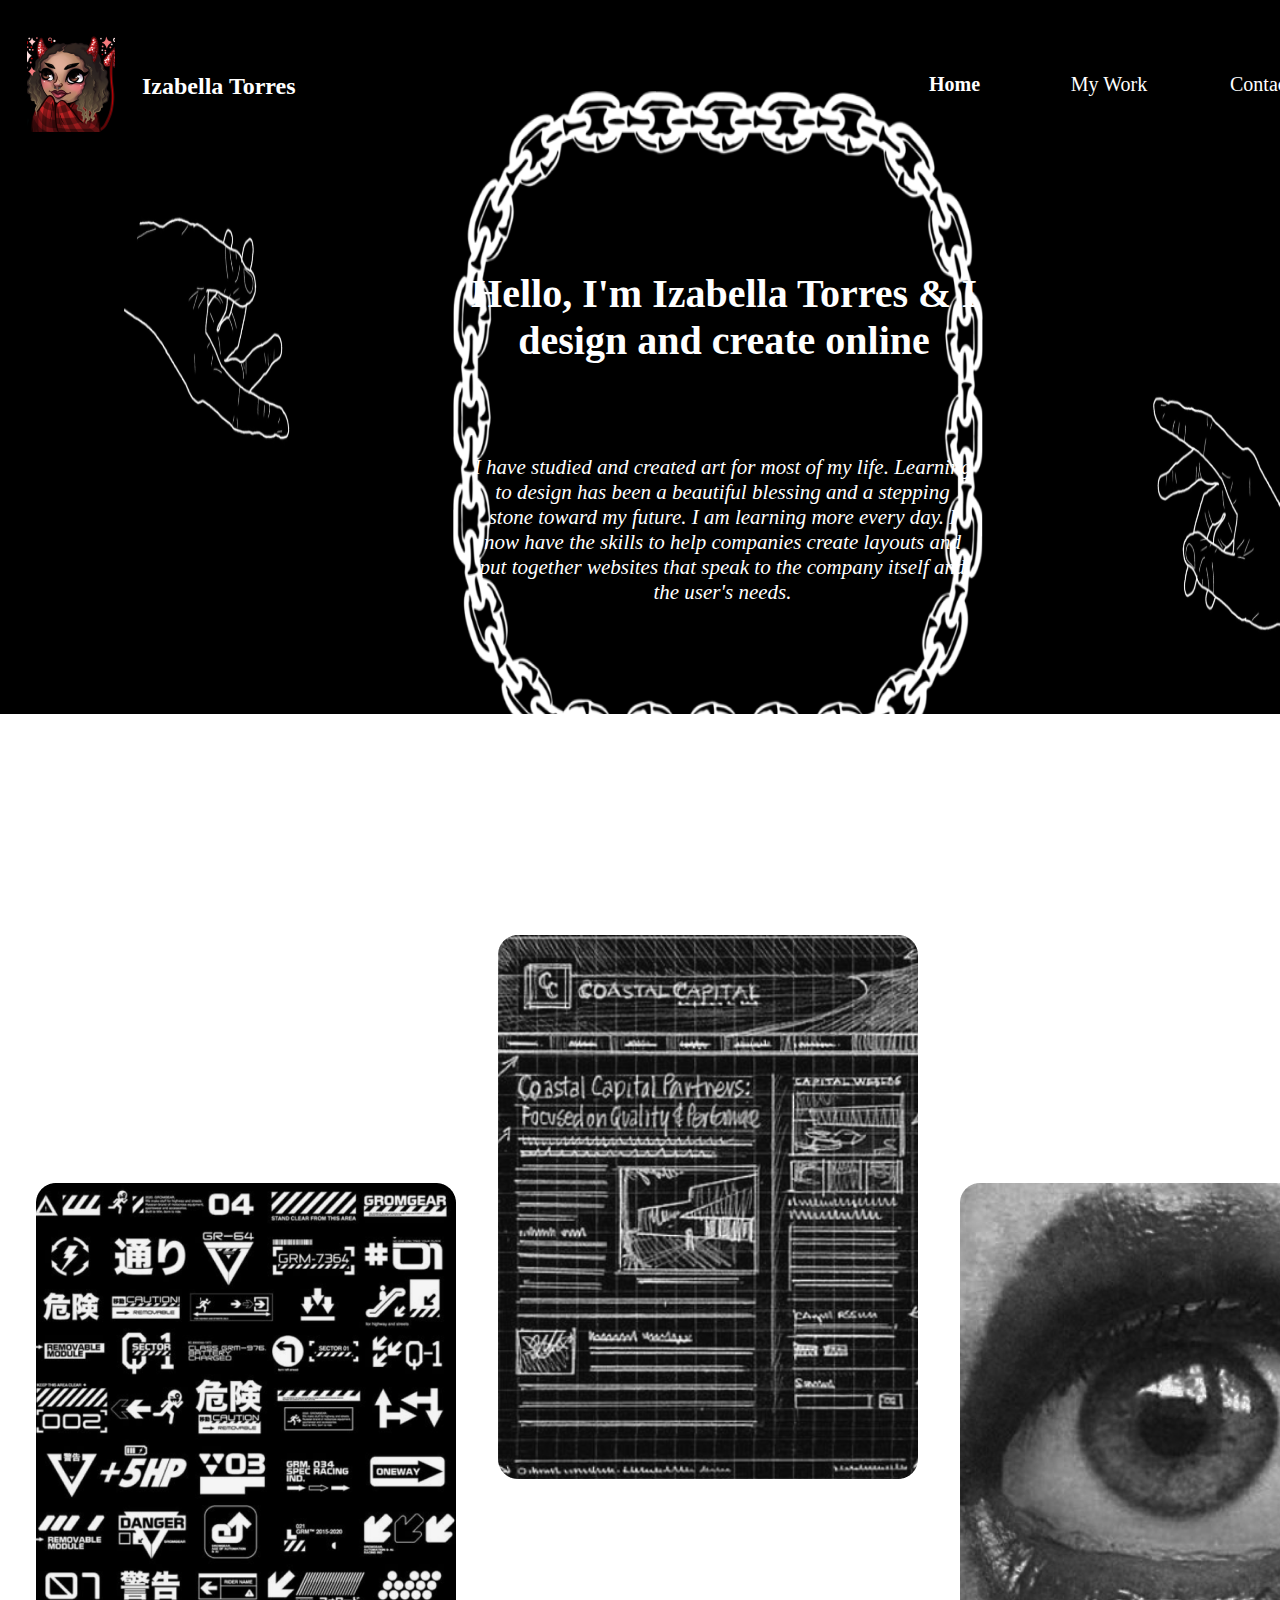
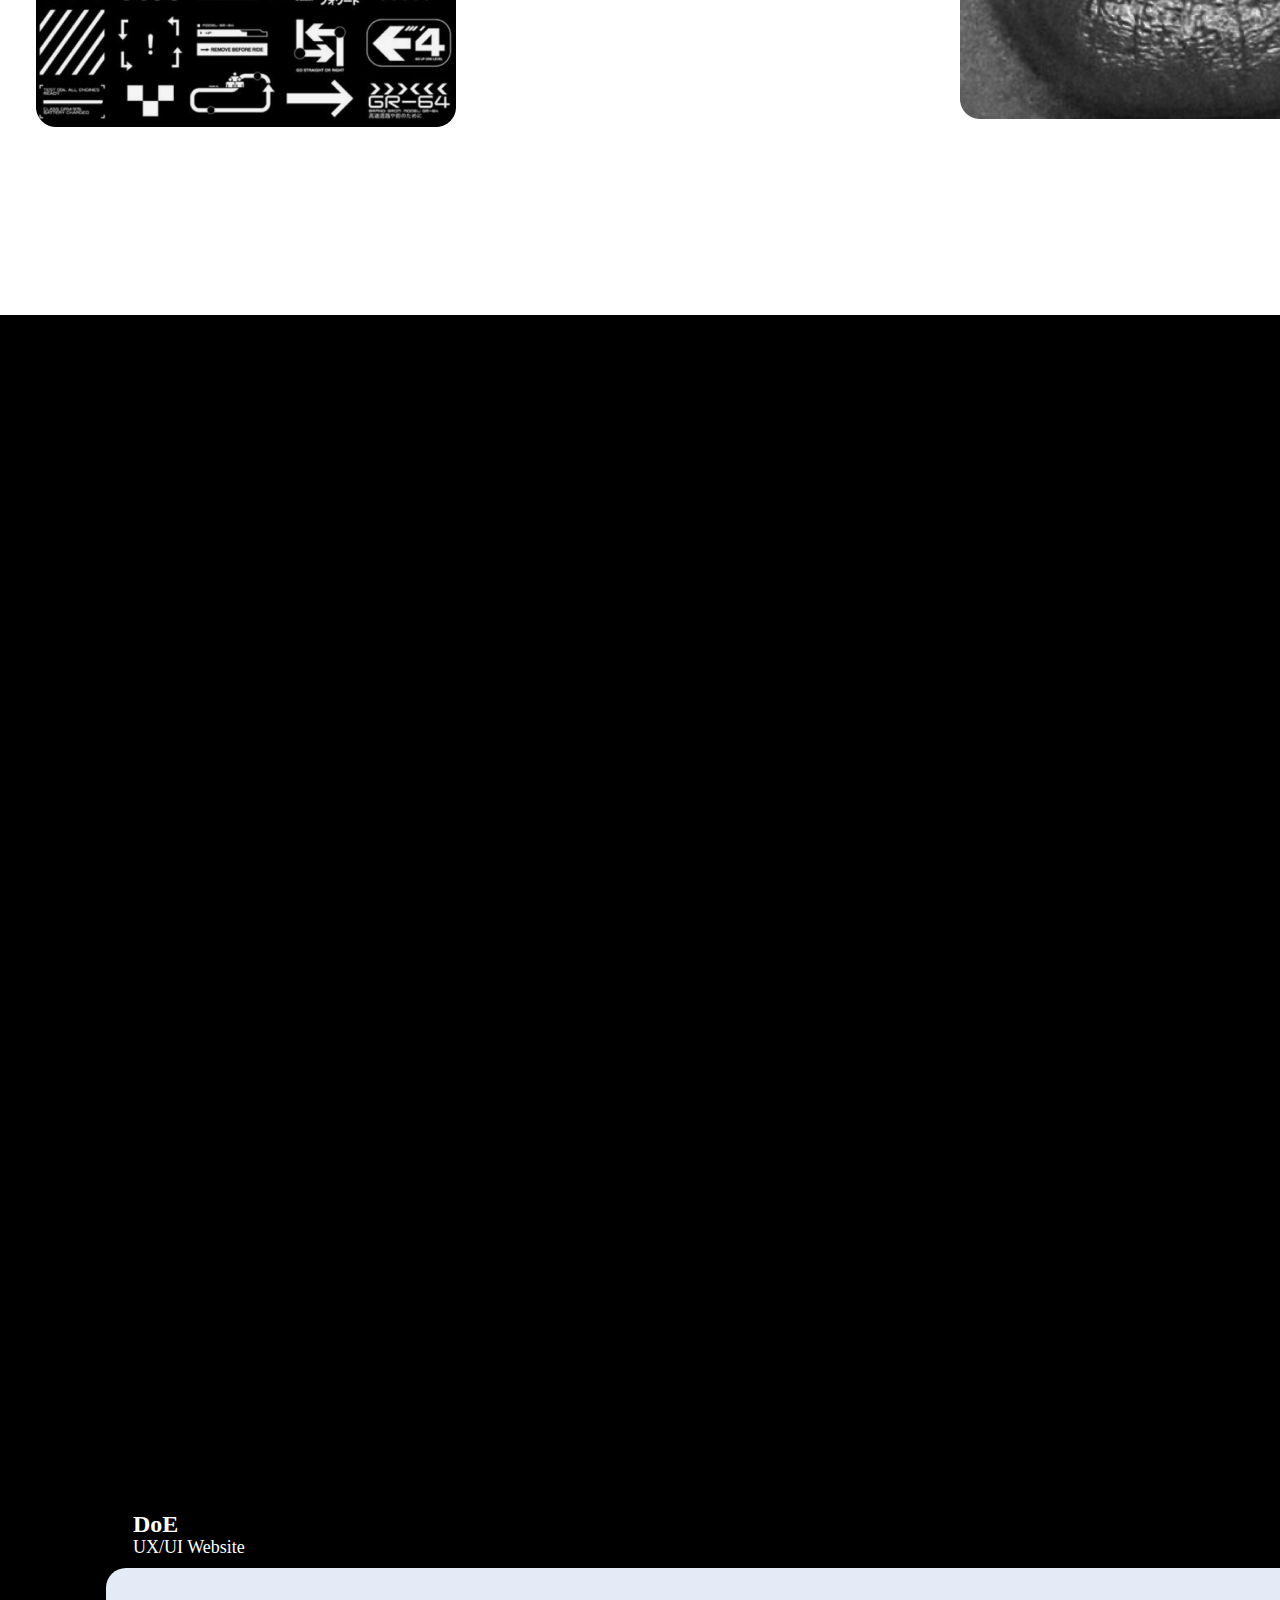
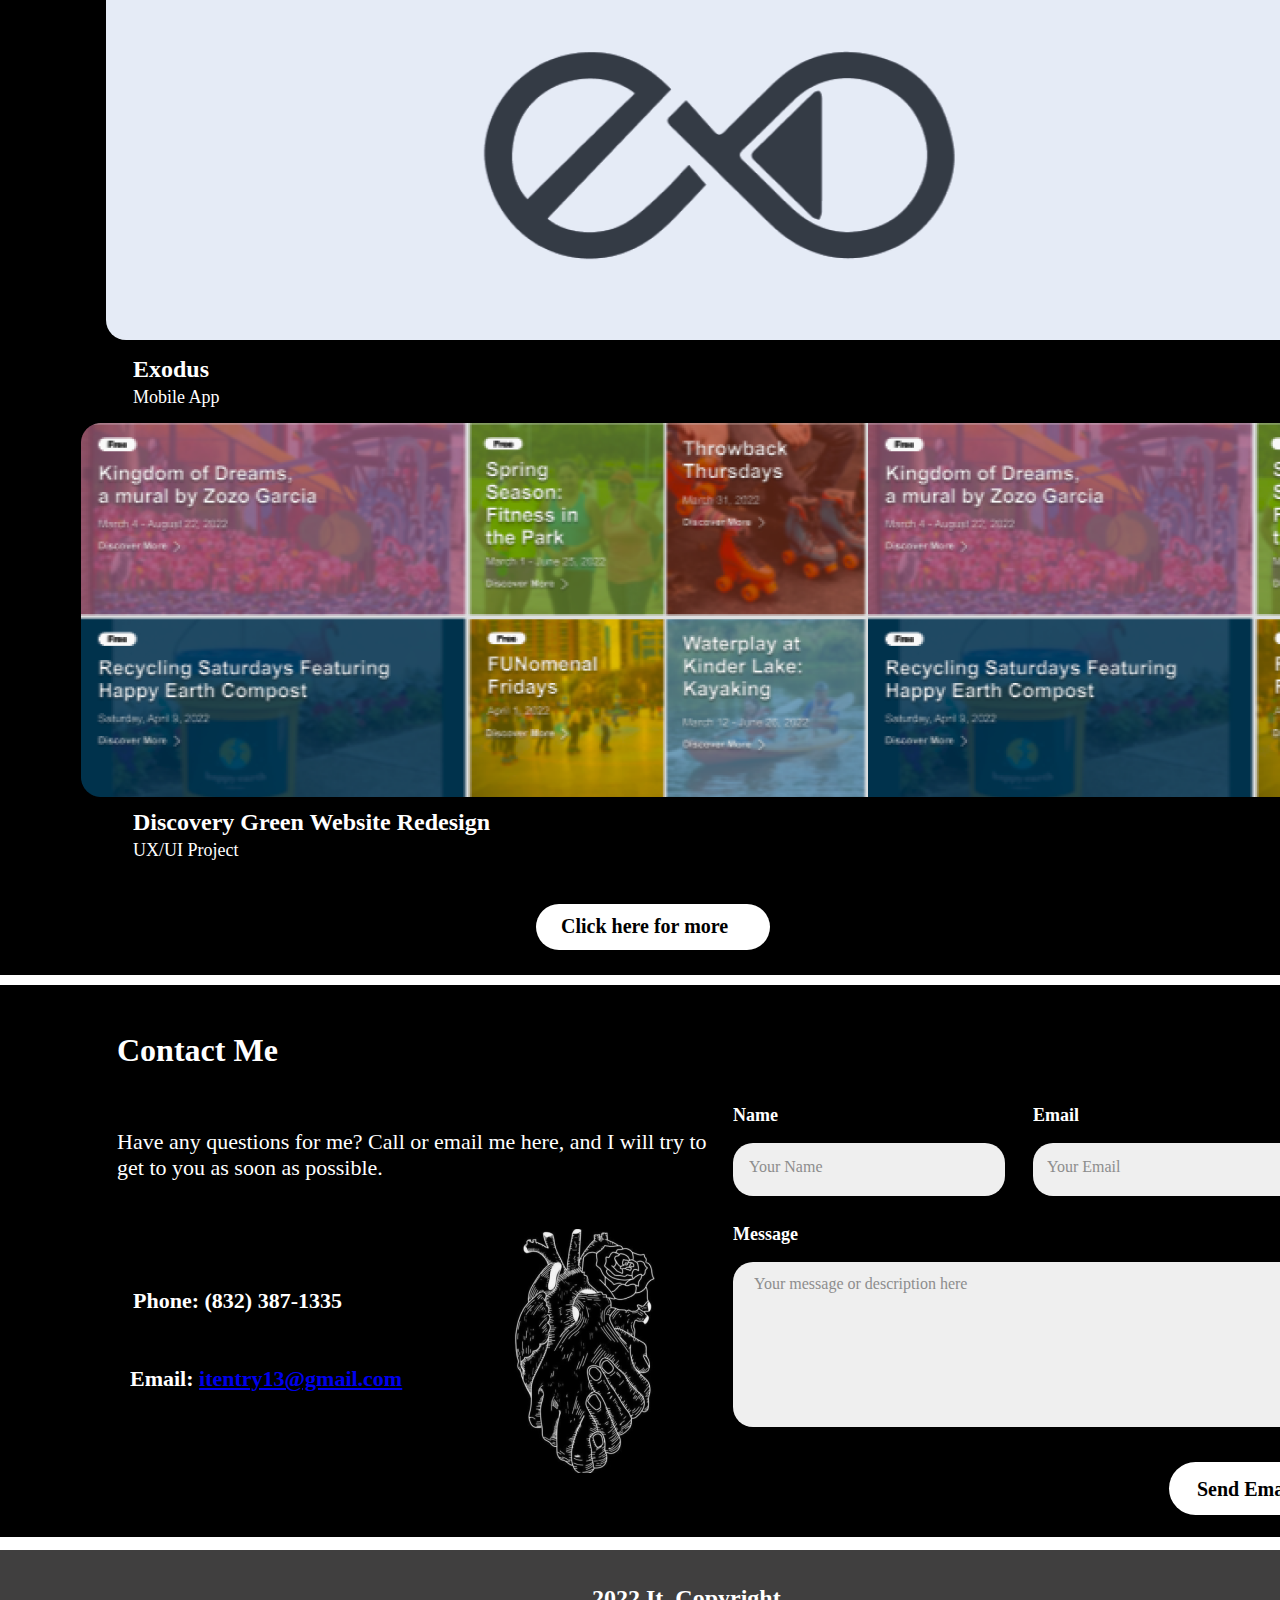
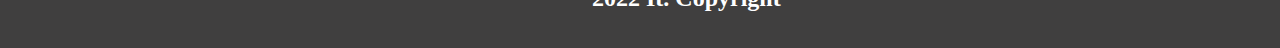
==== commit c3b393d7: "Update index.html" ====
--- a/index.html
+++ b/index.html
@@ -32,7 +32,7 @@
 			<div id="page_desktop___1_ek1"  >
 				<div id="_bg__desktop___1_ek2"  ></div>
 				<div id="contact_me_box_ek1"  ></div>
-				<img src="skins/giphy_5.png" id="giphy_5" />
+				<div <img src="skins/giphy_5.png" id="giphy_5" /> ></div>
 				<div id="copy_right_box_ek1"  ></div>
 				<div id="_2022_it__copyright_ek1" >
 					2022 It. Copyright
